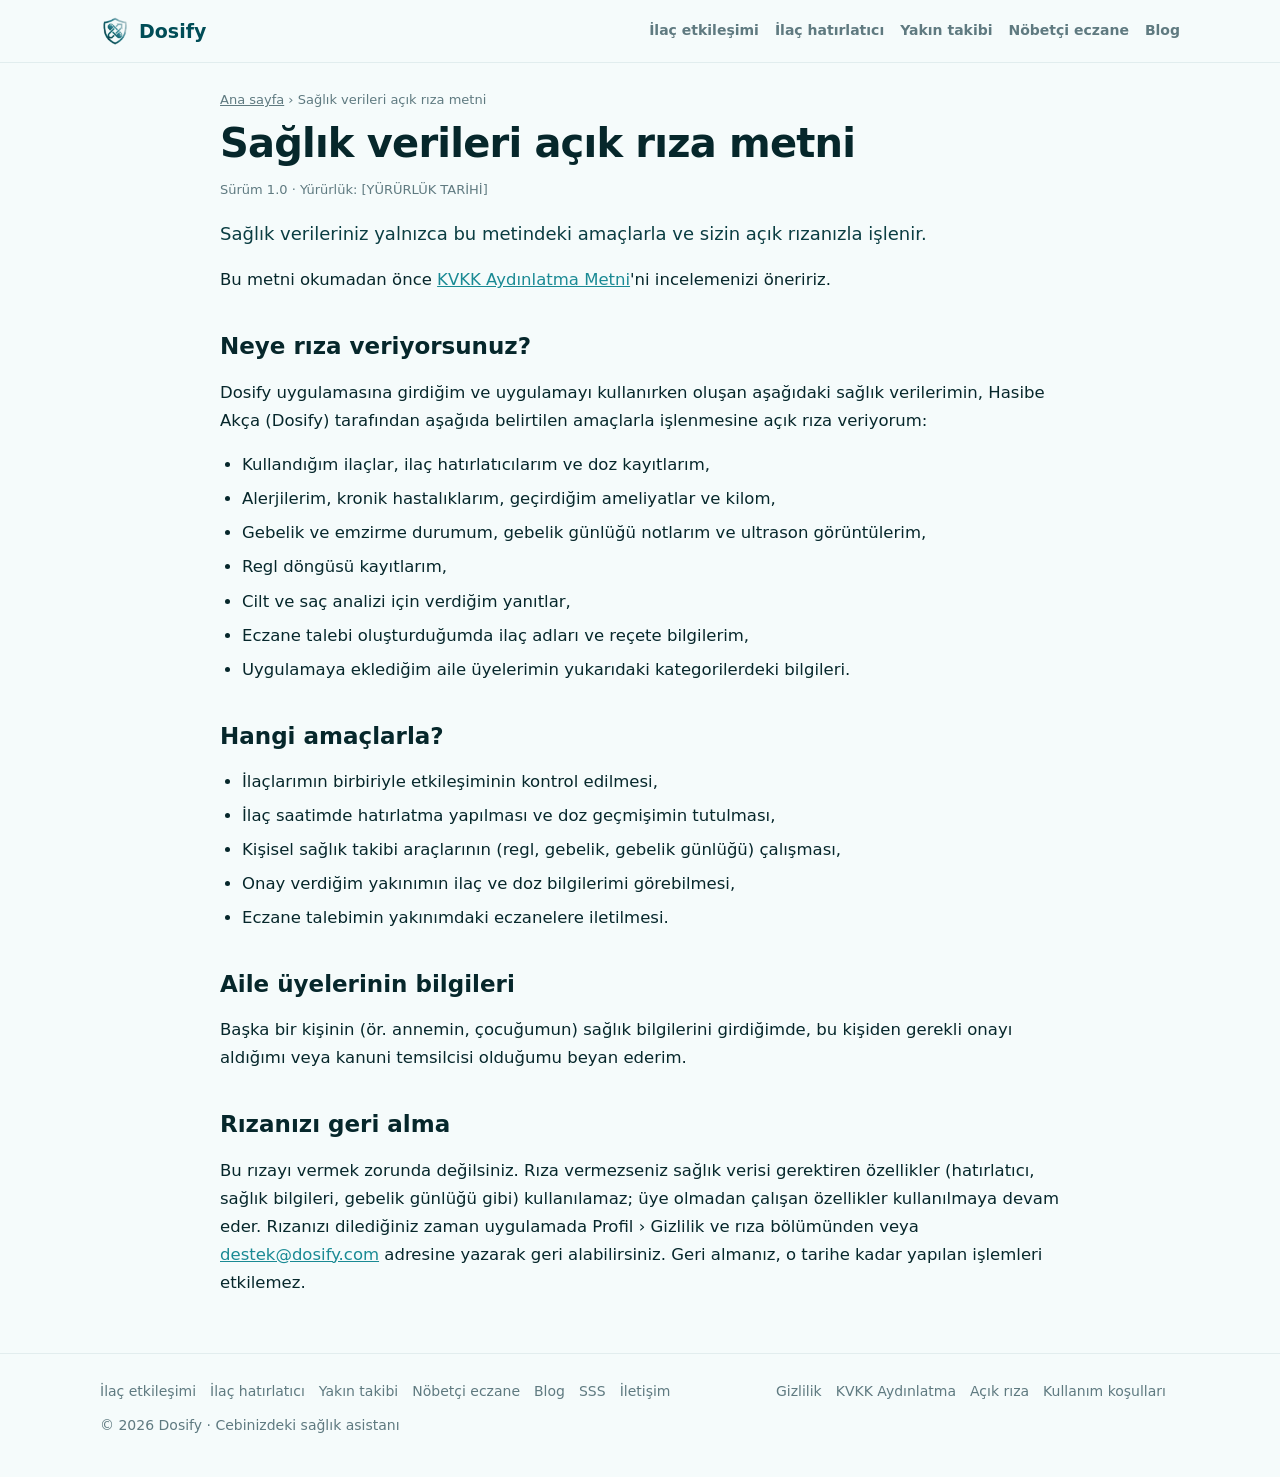
==== acik-riza/index.html @ e1e811f6 "yasal: gizlilik politikasi, KVKK aydinlatma, acik riza ve kullanim kosullari (TASLAK) - /gizlilik/, " ====
<!DOCTYPE html>
<html lang="tr">
<head>
<meta charset="utf-8" />
<title>Sağlık Verileri Açık Rıza Metni | Dosify</title>
<meta name="viewport" content="width=device-width, initial-scale=1" />
<meta name="description" content="Dosify&#x27;da sağlık verilerinizin işlenmesine ilişkin açık rıza metni ve rızanızı geri alma yolları." />
<meta name="robots" content="index, follow" />
<link rel="canonical" href="https://dosify-web.onrender.com/acik-riza/" />
<meta name="theme-color" content="#004D57" />
<link rel="icon" type="image/png" sizes="192x192" href="/favicon.png" />
<link rel="apple-touch-icon" href="/apple-touch-icon.png" />
<link rel="stylesheet" href="/assets/site.css" />
<meta property="og:type" content="website" />
<meta property="og:locale" content="tr_TR" />
<meta property="og:site_name" content="Dosify" />
<meta property="og:title" content="Sağlık Verileri Açık Rıza Metni | Dosify" />
<meta property="og:description" content="Dosify&#x27;da sağlık verilerinizin işlenmesine ilişkin açık rıza metni ve rızanızı geri alma yolları." />
<meta property="og:url" content="https://dosify-web.onrender.com/acik-riza/" />
<meta property="og:image" content="https://dosify-web.onrender.com/og-image.png" />
<meta name="twitter:card" content="summary_large_image" />
<script type="application/ld+json">{"@context": "https://schema.org", "@type": "BreadcrumbList", "itemListElement": [{"@type": "ListItem", "position": 1, "name": "Ana sayfa", "item": "https://dosify-web.onrender.com/"}, {"@type": "ListItem", "position": 2, "name": "Sağlık verileri açık rıza metni", "item": "https://dosify-web.onrender.com/acik-riza/"}]}</script>
</head>
<body>
<header class="top"><div class="wrap">
  <a class="brand" href="/"><img src="/favicon.png" alt="" width="30" height="30" />Dosify</a>
  <nav class="menu" aria-label="Ana menü"><a href="/ilac-etkilesimi/">İlaç etkileşimi</a><a href="/ilac-hatirlatici/">İlaç hatırlatıcı</a><a href="/yakin-takibi/">Yakın takibi</a><a href="/nobetci-eczane/">Nöbetçi eczane</a><a href="/blog/">Blog</a></nav>
</div></header>
<main class="wrap">
  <nav class="crumbs" aria-label="Konum"><a href="/">Ana sayfa</a> › Sağlık verileri açık rıza metni</nav>
  <article>
    <h1>Sağlık verileri açık rıza metni</h1>
    <div class="meta">Sürüm 1.0 · Yürürlük: [YÜRÜRLÜK TARİHİ]</div>
    <p class="lead">Sağlık verileriniz yalnızca bu metindeki amaçlarla ve sizin açık rızanızla işlenir.</p>
    <p>Bu metni okumadan önce <a href="/kvkk/">KVKK Aydınlatma Metni</a>'ni incelemenizi öneririz.</p><h2>Neye rıza veriyorsunuz?</h2><p>Dosify uygulamasına girdiğim ve uygulamayı kullanırken oluşan aşağıdaki sağlık verilerimin, Hasibe Akça (Dosify) tarafından aşağıda belirtilen amaçlarla işlenmesine açık rıza veriyorum:</p><ul><li>Kullandığım ilaçlar, ilaç hatırlatıcılarım ve doz kayıtlarım,</li><li>Alerjilerim, kronik hastalıklarım, geçirdiğim ameliyatlar ve kilom,</li><li>Gebelik ve emzirme durumum, gebelik günlüğü notlarım ve ultrason görüntülerim,</li><li>Regl döngüsü kayıtlarım,</li><li>Cilt ve saç analizi için verdiğim yanıtlar,</li><li>Eczane talebi oluşturduğumda ilaç adları ve reçete bilgilerim,</li><li>Uygulamaya eklediğim aile üyelerimin yukarıdaki kategorilerdeki bilgileri.</li></ul><h2>Hangi amaçlarla?</h2><ul><li>İlaçlarımın birbiriyle etkileşiminin kontrol edilmesi,</li><li>İlaç saatimde hatırlatma yapılması ve doz geçmişimin tutulması,</li><li>Kişisel sağlık takibi araçlarının (regl, gebelik, gebelik günlüğü) çalışması,</li><li>Onay verdiğim yakınımın ilaç ve doz bilgilerimi görebilmesi,</li><li>Eczane talebimin yakınımdaki eczanelere iletilmesi.</li></ul><h2>Aile üyelerinin bilgileri</h2><p>Başka bir kişinin (ör. annemin, çocuğumun) sağlık bilgilerini girdiğimde, bu kişiden gerekli onayı aldığımı veya kanuni temsilcisi olduğumu beyan ederim.</p><h2>Rızanızı geri alma</h2><p>Bu rızayı vermek zorunda değilsiniz. Rıza vermezseniz sağlık verisi gerektiren özellikler (hatırlatıcı, sağlık bilgileri, gebelik günlüğü gibi) kullanılamaz; üye olmadan çalışan özellikler kullanılmaya devam eder. Rızanızı dilediğiniz zaman uygulamada Profil › Gizlilik ve rıza bölümünden veya <a href="mailto:destek@dosify.com">destek@dosify.com</a> adresine yazarak geri alabilirsiniz. Geri almanız, o tarihe kadar yapılan işlemleri etkilemez.</p>
    
    
    
    
  </article>
</main>
<footer class="foot"><div class="wrap">
  <div><a href="/ilac-etkilesimi/">İlaç etkileşimi</a><a href="/ilac-hatirlatici/">İlaç hatırlatıcı</a><a href="/yakin-takibi/">Yakın takibi</a><a href="/nobetci-eczane/">Nöbetçi eczane</a><a href="/blog/">Blog</a><a href="/#sss">SSS</a><a href="/#basvuru">İletişim</a></div>
  <div><a href="/gizlilik/">Gizlilik</a><a href="/kvkk/">KVKK Aydınlatma</a><a href="/acik-riza/">Açık rıza</a><a href="/kullanim-kosullari/">Kullanım koşulları</a></div>
  <div>© 2026 Dosify · Cebinizdeki sağlık asistanı</div>
</div></footer>
</body>
</html>
---- assets/site.css ----
/* Dosify alt sayfaları (özellik sayfaları ve blog) için ortak stil. Ana sayfanın renkleriyle aynı. */
:root {
  --bg: #F5FBFB; --surface: #FFFFFF; --surface-2: #EEF6F6;
  --ink: #06272B; --ink-soft: #0A3D42; --muted: #5F7A80; --muted-2: #8FA8AD;
  --primary: #1A8A94; --primary-dark: #004D57; --accent: #4EB1BA;
  --card-line: rgba(0,77,87,0.08); --soft: rgba(78,177,186,0.12);
  --shadow-sm: 0 2px 14px rgba(0,77,87,0.06);
  --maxw: 880px;
  --ui: "Inter", system-ui, -apple-system, "Segoe UI", Roboto, sans-serif;
}
@media (prefers-color-scheme: dark) {
  :root {
    --bg: #061618; --surface: #0B2427; --surface-2: #0E2B2E;
    --ink: #EAF3F1; --ink-soft: #CFE4E1; --muted: #9DB5B3; --muted-2: #6E8988;
    --card-line: rgba(140,200,200,0.12); --soft: rgba(78,177,186,0.16);
    --shadow-sm: 0 2px 16px rgba(0,0,0,0.4);
  }
  /* Koyu zeminde koyu turkuaz metin okunmuyor; açık turkuaza çevir */
  .brand, .menu a:hover, .menu a[aria-current="page"], .steps li::before { color: #5EC4CC !important; }
  a { color: #5EC4CC; }
}
* { box-sizing: border-box; }
body { margin: 0; font-family: var(--ui); color: var(--ink); background: var(--bg); line-height: 1.7; -webkit-font-smoothing: antialiased; }
a { color: var(--primary); }
.wrap { max-width: var(--maxw); margin: 0 auto; padding: 0 20px; }

/* Üst menü */
.top { position: sticky; top: 0; z-index: 10; background: color-mix(in srgb, var(--bg) 88%, transparent); backdrop-filter: blur(10px); border-bottom: 1px solid var(--card-line); }
.top .wrap { display: flex; align-items: center; justify-content: space-between; gap: 16px; min-height: 62px; max-width: 1120px; }
.brand { display: inline-flex; align-items: center; gap: 9px; font-weight: 800; font-size: 19px; color: var(--primary-dark); text-decoration: none; }
.brand img { width: 30px; height: 30px; }
.menu { display: flex; flex-wrap: wrap; gap: 4px 16px; font-size: 14px; }
.menu a { color: var(--muted); text-decoration: none; font-weight: 600; }
.menu a:hover, .menu a[aria-current="page"] { color: var(--primary-dark); }

/* İçerik */
.crumbs { font-size: 13px; color: var(--muted); margin: 26px 0 8px; }
.crumbs a { color: var(--muted); }
h1 { font-size: clamp(28px, 5vw, 40px); line-height: 1.2; letter-spacing: -0.02em; margin: 6px 0 12px; color: var(--ink); }
h2 { font-size: 23px; line-height: 1.3; margin: 38px 0 10px; color: var(--ink); }
h3 { font-size: 18px; margin: 26px 0 6px; }
.lead { font-size: 18px; color: var(--ink-soft); margin: 0 0 8px; }
.meta { font-size: 13px; color: var(--muted); margin-bottom: 18px; }
article p, article li { font-size: 16.5px; }
article ul, article ol { padding-left: 22px; }
article li { margin: 6px 0; }
.steps { counter-reset: s; list-style: none; padding: 0; display: grid; gap: 12px; }
.steps li { counter-increment: s; background: var(--surface); border: 1px solid var(--card-line); border-radius: 16px; padding: 14px 16px 14px 58px; position: relative; box-shadow: var(--shadow-sm); }
.steps li::before { content: counter(s); position: absolute; left: 16px; top: 14px; width: 28px; height: 28px; border-radius: 9px; background: var(--soft); color: var(--primary-dark); font-weight: 800; display: grid; place-items: center; font-size: 14px; }
.note { background: var(--surface-2); border: 1px solid var(--card-line); border-radius: 14px; padding: 14px 16px; font-size: 14.5px; color: var(--muted); margin: 26px 0; }
.cta { background: linear-gradient(135deg, #1A8A94, #004D57); color: #fff; border-radius: 22px; padding: 26px; margin: 40px 0; }
.cta h2 { color: #fff; margin: 0 0 6px; font-size: 22px; }
.cta p { margin: 0 0 14px; opacity: .92; }
.cta a { display: inline-block; background: #fff; color: #004D57; font-weight: 700; padding: 11px 20px; border-radius: 999px; text-decoration: none; }
.related { display: grid; gap: 12px; grid-template-columns: repeat(auto-fit, minmax(220px, 1fr)); margin: 14px 0 0; }
.related a { display: block; background: var(--surface); border: 1px solid var(--card-line); border-radius: 16px; padding: 14px 16px; text-decoration: none; color: var(--ink); font-weight: 600; box-shadow: var(--shadow-sm); }
.related a span { display: block; font-weight: 400; font-size: 14px; color: var(--muted); margin-top: 4px; }
.faq details { background: var(--surface); border: 1px solid var(--card-line); border-radius: 14px; padding: 14px 18px; margin: 10px 0; }
.faq summary { cursor: pointer; font-weight: 600; }
.faq details p { margin: 10px 0 0; }
.posts { display: grid; gap: 14px; margin-top: 18px; }
.posts a { display: block; background: var(--surface); border: 1px solid var(--card-line); border-radius: 18px; padding: 18px 20px; text-decoration: none; color: var(--ink); box-shadow: var(--shadow-sm); }
.posts b { font-size: 18px; display: block; }
.posts span { color: var(--muted); font-size: 14.5px; }
.sources { font-size: 14px; color: var(--muted); }

/* Alt bilgi */
.foot { border-top: 1px solid var(--card-line); margin-top: 56px; padding: 26px 0 40px; font-size: 14px; color: var(--muted); }
.foot .wrap { max-width: 1120px; display: flex; flex-wrap: wrap; gap: 10px 22px; justify-content: space-between; }
.foot a { color: var(--muted); text-decoration: none; margin-right: 14px; }

/* Yasal sayfalardaki tablolar */
.tbl { overflow-x: auto; margin: 12px 0; }
.tbl table { width: 100%; border-collapse: collapse; font-size: 14.5px; }
.tbl th, .tbl td { text-align: left; vertical-align: top; padding: 10px 12px; border-bottom: 1px solid var(--card-line); }
.tbl th { color: var(--muted); font-weight: 700; background: var(--surface-2); }
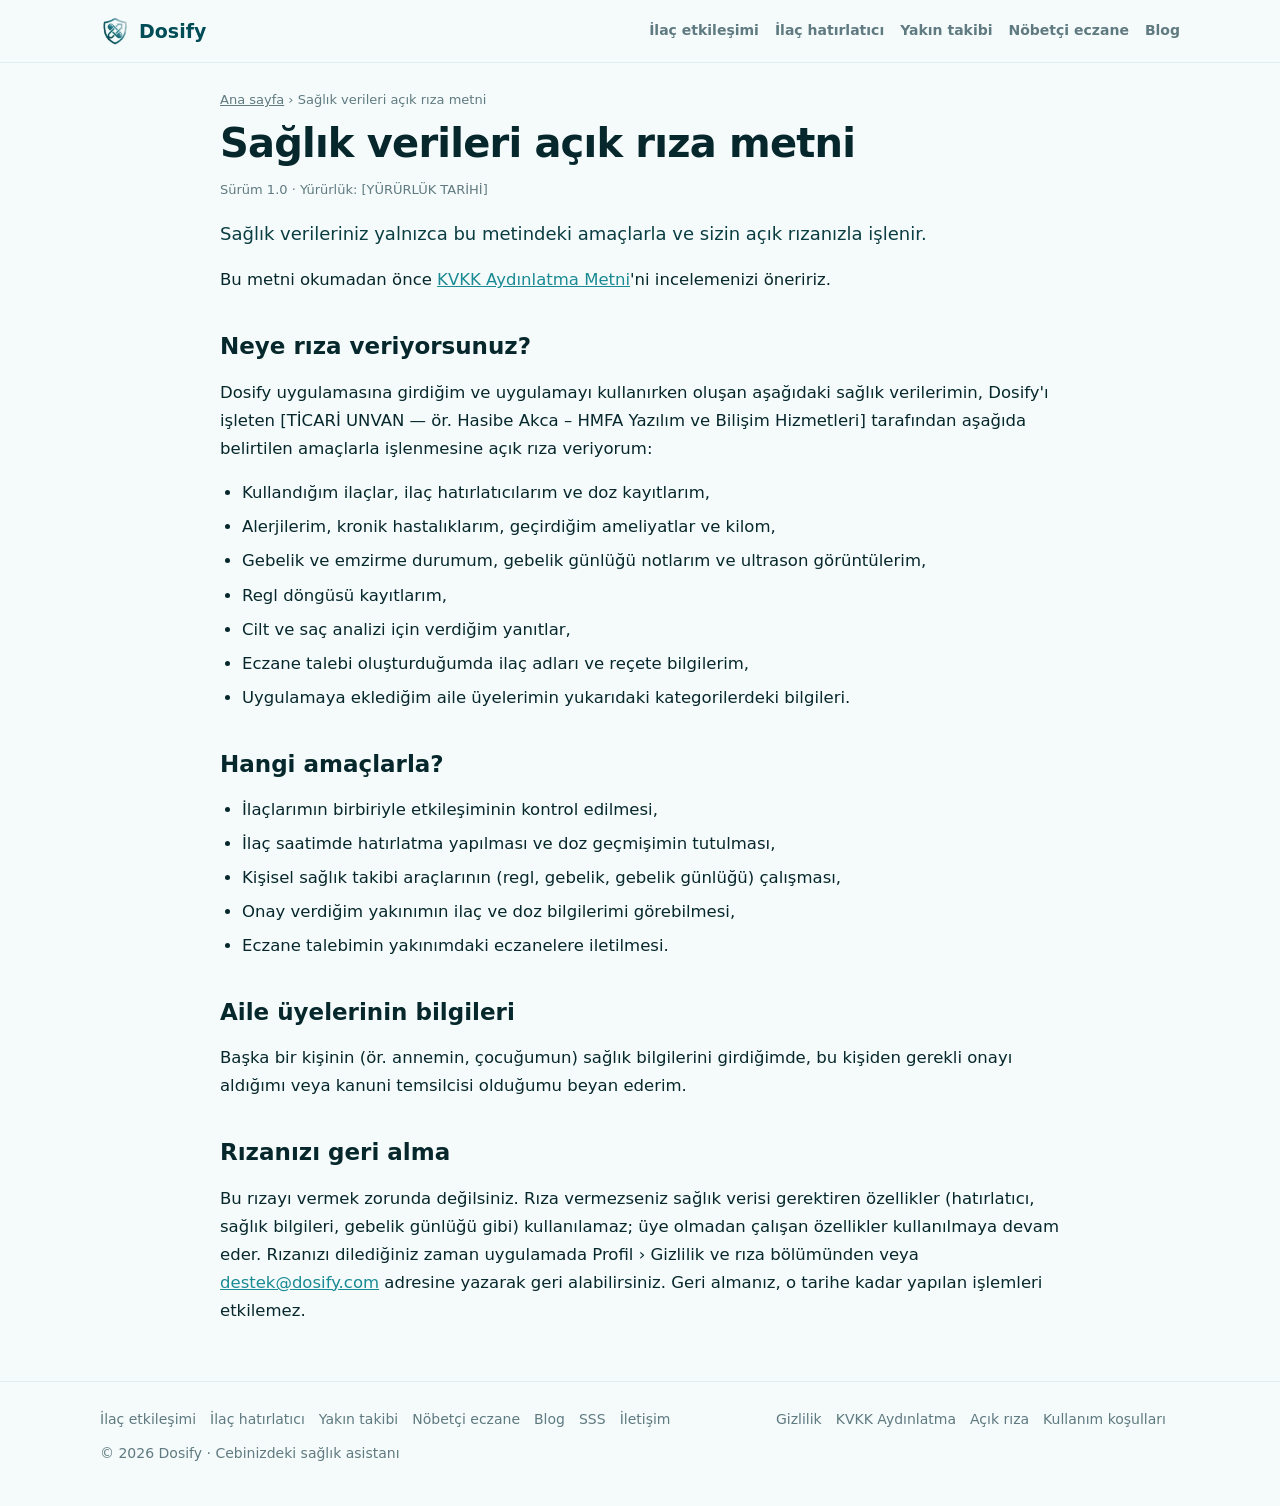
==== commit 54ec0907: "yasal: veri sorumlusu sahis isletmesi olarak (unvan, vergi no, adres alanlari); soyadi Akca Co-Autho" ====
--- a/acik-riza/index.html
+++ b/acik-riza/index.html
@@ -32,7 +32,7 @@
     <h1>Sağlık verileri açık rıza metni</h1>
     <div class="meta">Sürüm 1.0 · Yürürlük: [YÜRÜRLÜK TARİHİ]</div>
     <p class="lead">Sağlık verileriniz yalnızca bu metindeki amaçlarla ve sizin açık rızanızla işlenir.</p>
-    <p>Bu metni okumadan önce <a href="/kvkk/">KVKK Aydınlatma Metni</a>'ni incelemenizi öneririz.</p><h2>Neye rıza veriyorsunuz?</h2><p>Dosify uygulamasına girdiğim ve uygulamayı kullanırken oluşan aşağıdaki sağlık verilerimin, Hasibe Akça (Dosify) tarafından aşağıda belirtilen amaçlarla işlenmesine açık rıza veriyorum:</p><ul><li>Kullandığım ilaçlar, ilaç hatırlatıcılarım ve doz kayıtlarım,</li><li>Alerjilerim, kronik hastalıklarım, geçirdiğim ameliyatlar ve kilom,</li><li>Gebelik ve emzirme durumum, gebelik günlüğü notlarım ve ultrason görüntülerim,</li><li>Regl döngüsü kayıtlarım,</li><li>Cilt ve saç analizi için verdiğim yanıtlar,</li><li>Eczane talebi oluşturduğumda ilaç adları ve reçete bilgilerim,</li><li>Uygulamaya eklediğim aile üyelerimin yukarıdaki kategorilerdeki bilgileri.</li></ul><h2>Hangi amaçlarla?</h2><ul><li>İlaçlarımın birbiriyle etkileşiminin kontrol edilmesi,</li><li>İlaç saatimde hatırlatma yapılması ve doz geçmişimin tutulması,</li><li>Kişisel sağlık takibi araçlarının (regl, gebelik, gebelik günlüğü) çalışması,</li><li>Onay verdiğim yakınımın ilaç ve doz bilgilerimi görebilmesi,</li><li>Eczane talebimin yakınımdaki eczanelere iletilmesi.</li></ul><h2>Aile üyelerinin bilgileri</h2><p>Başka bir kişinin (ör. annemin, çocuğumun) sağlık bilgilerini girdiğimde, bu kişiden gerekli onayı aldığımı veya kanuni temsilcisi olduğumu beyan ederim.</p><h2>Rızanızı geri alma</h2><p>Bu rızayı vermek zorunda değilsiniz. Rıza vermezseniz sağlık verisi gerektiren özellikler (hatırlatıcı, sağlık bilgileri, gebelik günlüğü gibi) kullanılamaz; üye olmadan çalışan özellikler kullanılmaya devam eder. Rızanızı dilediğiniz zaman uygulamada Profil › Gizlilik ve rıza bölümünden veya <a href="mailto:destek@dosify.com">destek@dosify.com</a> adresine yazarak geri alabilirsiniz. Geri almanız, o tarihe kadar yapılan işlemleri etkilemez.</p>
+    <p>Bu metni okumadan önce <a href="/kvkk/">KVKK Aydınlatma Metni</a>'ni incelemenizi öneririz.</p><h2>Neye rıza veriyorsunuz?</h2><p>Dosify uygulamasına girdiğim ve uygulamayı kullanırken oluşan aşağıdaki sağlık verilerimin, Dosify'ı işleten [TİCARİ UNVAN — ör. Hasibe Akca – HMFA Yazılım ve Bilişim Hizmetleri] tarafından aşağıda belirtilen amaçlarla işlenmesine açık rıza veriyorum:</p><ul><li>Kullandığım ilaçlar, ilaç hatırlatıcılarım ve doz kayıtlarım,</li><li>Alerjilerim, kronik hastalıklarım, geçirdiğim ameliyatlar ve kilom,</li><li>Gebelik ve emzirme durumum, gebelik günlüğü notlarım ve ultrason görüntülerim,</li><li>Regl döngüsü kayıtlarım,</li><li>Cilt ve saç analizi için verdiğim yanıtlar,</li><li>Eczane talebi oluşturduğumda ilaç adları ve reçete bilgilerim,</li><li>Uygulamaya eklediğim aile üyelerimin yukarıdaki kategorilerdeki bilgileri.</li></ul><h2>Hangi amaçlarla?</h2><ul><li>İlaçlarımın birbiriyle etkileşiminin kontrol edilmesi,</li><li>İlaç saatimde hatırlatma yapılması ve doz geçmişimin tutulması,</li><li>Kişisel sağlık takibi araçlarının (regl, gebelik, gebelik günlüğü) çalışması,</li><li>Onay verdiğim yakınımın ilaç ve doz bilgilerimi görebilmesi,</li><li>Eczane talebimin yakınımdaki eczanelere iletilmesi.</li></ul><h2>Aile üyelerinin bilgileri</h2><p>Başka bir kişinin (ör. annemin, çocuğumun) sağlık bilgilerini girdiğimde, bu kişiden gerekli onayı aldığımı veya kanuni temsilcisi olduğumu beyan ederim.</p><h2>Rızanızı geri alma</h2><p>Bu rızayı vermek zorunda değilsiniz. Rıza vermezseniz sağlık verisi gerektiren özellikler (hatırlatıcı, sağlık bilgileri, gebelik günlüğü gibi) kullanılamaz; üye olmadan çalışan özellikler kullanılmaya devam eder. Rızanızı dilediğiniz zaman uygulamada Profil › Gizlilik ve rıza bölümünden veya <a href="mailto:destek@dosify.com">destek@dosify.com</a> adresine yazarak geri alabilirsiniz. Geri almanız, o tarihe kadar yapılan işlemleri etkilemez.</p>
     
     
     
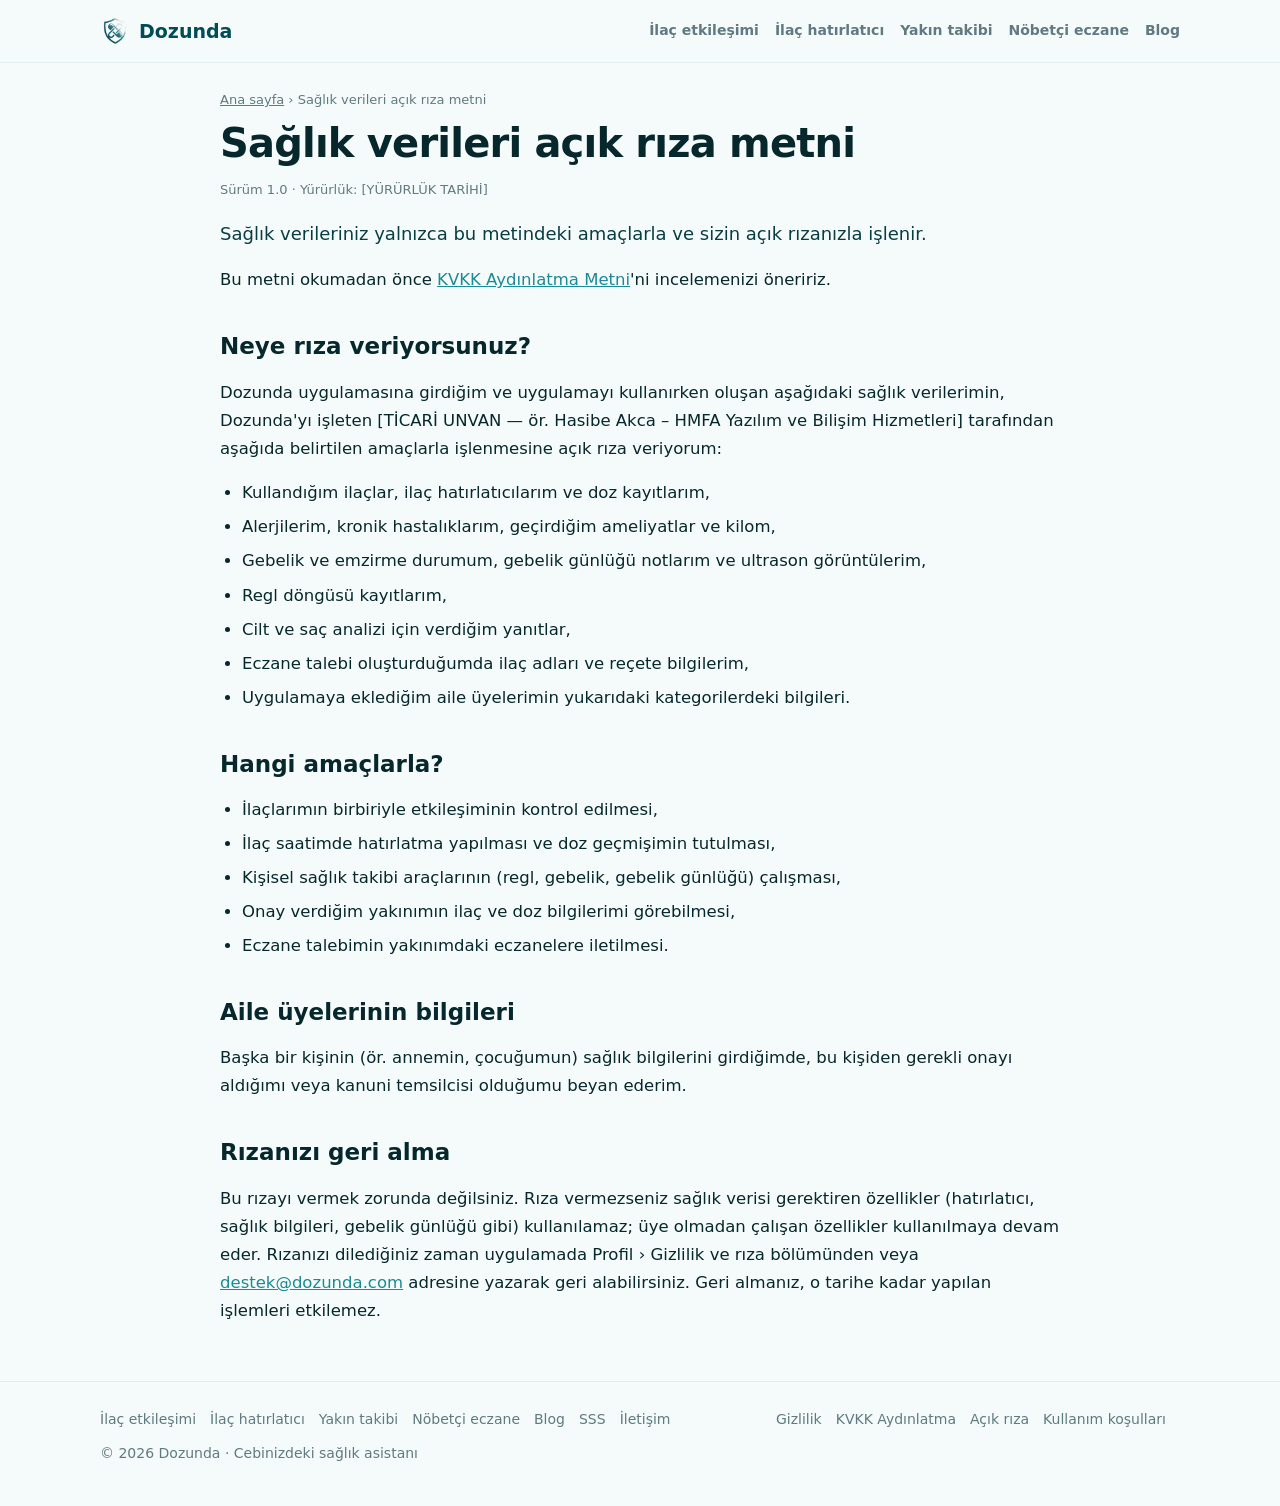
==== commit 090e741d: "Merge marka/dozunda: yasal sayfalar Dozunda markasiyla - gizlilik, kvkk, acik-riza, kullanim-kosulla" ====
--- a/acik-riza/index.html
+++ b/acik-riza/index.html
@@ -2,28 +2,28 @@
 <html lang="tr">
 <head>
 <meta charset="utf-8" />
-<title>Sağlık Verileri Açık Rıza Metni | Dosify</title>
+<title>Sağlık Verileri Açık Rıza Metni | Dozunda</title>
 <meta name="viewport" content="width=device-width, initial-scale=1" />
-<meta name="description" content="Dosify&#x27;da sağlık verilerinizin işlenmesine ilişkin açık rıza metni ve rızanızı geri alma yolları." />
+<meta name="description" content="Dozunda&#x27;da sağlık verilerinizin işlenmesine ilişkin açık rıza metni ve rızanızı geri alma yolları." />
 <meta name="robots" content="index, follow" />
-<link rel="canonical" href="https://dosify-web.onrender.com/acik-riza/" />
+<link rel="canonical" href="https://dozunda.com/acik-riza/" />
 <meta name="theme-color" content="#004D57" />
 <link rel="icon" type="image/png" sizes="192x192" href="/favicon.png" />
 <link rel="apple-touch-icon" href="/apple-touch-icon.png" />
 <link rel="stylesheet" href="/assets/site.css" />
 <meta property="og:type" content="website" />
 <meta property="og:locale" content="tr_TR" />
-<meta property="og:site_name" content="Dosify" />
-<meta property="og:title" content="Sağlık Verileri Açık Rıza Metni | Dosify" />
-<meta property="og:description" content="Dosify&#x27;da sağlık verilerinizin işlenmesine ilişkin açık rıza metni ve rızanızı geri alma yolları." />
-<meta property="og:url" content="https://dosify-web.onrender.com/acik-riza/" />
-<meta property="og:image" content="https://dosify-web.onrender.com/og-image.png" />
+<meta property="og:site_name" content="Dozunda" />
+<meta property="og:title" content="Sağlık Verileri Açık Rıza Metni | Dozunda" />
+<meta property="og:description" content="Dozunda&#x27;da sağlık verilerinizin işlenmesine ilişkin açık rıza metni ve rızanızı geri alma yolları." />
+<meta property="og:url" content="https://dozunda.com/acik-riza/" />
+<meta property="og:image" content="https://dozunda.com/og-image.png" />
 <meta name="twitter:card" content="summary_large_image" />
-<script type="application/ld+json">{"@context": "https://schema.org", "@type": "BreadcrumbList", "itemListElement": [{"@type": "ListItem", "position": 1, "name": "Ana sayfa", "item": "https://dosify-web.onrender.com/"}, {"@type": "ListItem", "position": 2, "name": "Sağlık verileri açık rıza metni", "item": "https://dosify-web.onrender.com/acik-riza/"}]}</script>
+<script type="application/ld+json">{"@context": "https://schema.org", "@type": "BreadcrumbList", "itemListElement": [{"@type": "ListItem", "position": 1, "name": "Ana sayfa", "item": "https://dozunda.com/"}, {"@type": "ListItem", "position": 2, "name": "Sağlık verileri açık rıza metni", "item": "https://dozunda.com/acik-riza/"}]}</script>
 </head>
 <body>
 <header class="top"><div class="wrap">
-  <a class="brand" href="/"><img src="/favicon.png" alt="" width="30" height="30" />Dosify</a>
+  <a class="brand" href="/"><img src="/favicon.png" alt="" width="30" height="30" />Dozunda</a>
   <nav class="menu" aria-label="Ana menü"><a href="/ilac-etkilesimi/">İlaç etkileşimi</a><a href="/ilac-hatirlatici/">İlaç hatırlatıcı</a><a href="/yakin-takibi/">Yakın takibi</a><a href="/nobetci-eczane/">Nöbetçi eczane</a><a href="/blog/">Blog</a></nav>
 </div></header>
 <main class="wrap">
@@ -32,7 +32,7 @@
     <h1>Sağlık verileri açık rıza metni</h1>
     <div class="meta">Sürüm 1.0 · Yürürlük: [YÜRÜRLÜK TARİHİ]</div>
     <p class="lead">Sağlık verileriniz yalnızca bu metindeki amaçlarla ve sizin açık rızanızla işlenir.</p>
-    <p>Bu metni okumadan önce <a href="/kvkk/">KVKK Aydınlatma Metni</a>'ni incelemenizi öneririz.</p><h2>Neye rıza veriyorsunuz?</h2><p>Dosify uygulamasına girdiğim ve uygulamayı kullanırken oluşan aşağıdaki sağlık verilerimin, Dosify'ı işleten [TİCARİ UNVAN — ör. Hasibe Akca – HMFA Yazılım ve Bilişim Hizmetleri] tarafından aşağıda belirtilen amaçlarla işlenmesine açık rıza veriyorum:</p><ul><li>Kullandığım ilaçlar, ilaç hatırlatıcılarım ve doz kayıtlarım,</li><li>Alerjilerim, kronik hastalıklarım, geçirdiğim ameliyatlar ve kilom,</li><li>Gebelik ve emzirme durumum, gebelik günlüğü notlarım ve ultrason görüntülerim,</li><li>Regl döngüsü kayıtlarım,</li><li>Cilt ve saç analizi için verdiğim yanıtlar,</li><li>Eczane talebi oluşturduğumda ilaç adları ve reçete bilgilerim,</li><li>Uygulamaya eklediğim aile üyelerimin yukarıdaki kategorilerdeki bilgileri.</li></ul><h2>Hangi amaçlarla?</h2><ul><li>İlaçlarımın birbiriyle etkileşiminin kontrol edilmesi,</li><li>İlaç saatimde hatırlatma yapılması ve doz geçmişimin tutulması,</li><li>Kişisel sağlık takibi araçlarının (regl, gebelik, gebelik günlüğü) çalışması,</li><li>Onay verdiğim yakınımın ilaç ve doz bilgilerimi görebilmesi,</li><li>Eczane talebimin yakınımdaki eczanelere iletilmesi.</li></ul><h2>Aile üyelerinin bilgileri</h2><p>Başka bir kişinin (ör. annemin, çocuğumun) sağlık bilgilerini girdiğimde, bu kişiden gerekli onayı aldığımı veya kanuni temsilcisi olduğumu beyan ederim.</p><h2>Rızanızı geri alma</h2><p>Bu rızayı vermek zorunda değilsiniz. Rıza vermezseniz sağlık verisi gerektiren özellikler (hatırlatıcı, sağlık bilgileri, gebelik günlüğü gibi) kullanılamaz; üye olmadan çalışan özellikler kullanılmaya devam eder. Rızanızı dilediğiniz zaman uygulamada Profil › Gizlilik ve rıza bölümünden veya <a href="mailto:destek@dosify.com">destek@dosify.com</a> adresine yazarak geri alabilirsiniz. Geri almanız, o tarihe kadar yapılan işlemleri etkilemez.</p>
+    <p>Bu metni okumadan önce <a href="/kvkk/">KVKK Aydınlatma Metni</a>'ni incelemenizi öneririz.</p><h2>Neye rıza veriyorsunuz?</h2><p>Dozunda uygulamasına girdiğim ve uygulamayı kullanırken oluşan aşağıdaki sağlık verilerimin, Dozunda'yı işleten [TİCARİ UNVAN — ör. Hasibe Akca – HMFA Yazılım ve Bilişim Hizmetleri] tarafından aşağıda belirtilen amaçlarla işlenmesine açık rıza veriyorum:</p><ul><li>Kullandığım ilaçlar, ilaç hatırlatıcılarım ve doz kayıtlarım,</li><li>Alerjilerim, kronik hastalıklarım, geçirdiğim ameliyatlar ve kilom,</li><li>Gebelik ve emzirme durumum, gebelik günlüğü notlarım ve ultrason görüntülerim,</li><li>Regl döngüsü kayıtlarım,</li><li>Cilt ve saç analizi için verdiğim yanıtlar,</li><li>Eczane talebi oluşturduğumda ilaç adları ve reçete bilgilerim,</li><li>Uygulamaya eklediğim aile üyelerimin yukarıdaki kategorilerdeki bilgileri.</li></ul><h2>Hangi amaçlarla?</h2><ul><li>İlaçlarımın birbiriyle etkileşiminin kontrol edilmesi,</li><li>İlaç saatimde hatırlatma yapılması ve doz geçmişimin tutulması,</li><li>Kişisel sağlık takibi araçlarının (regl, gebelik, gebelik günlüğü) çalışması,</li><li>Onay verdiğim yakınımın ilaç ve doz bilgilerimi görebilmesi,</li><li>Eczane talebimin yakınımdaki eczanelere iletilmesi.</li></ul><h2>Aile üyelerinin bilgileri</h2><p>Başka bir kişinin (ör. annemin, çocuğumun) sağlık bilgilerini girdiğimde, bu kişiden gerekli onayı aldığımı veya kanuni temsilcisi olduğumu beyan ederim.</p><h2>Rızanızı geri alma</h2><p>Bu rızayı vermek zorunda değilsiniz. Rıza vermezseniz sağlık verisi gerektiren özellikler (hatırlatıcı, sağlık bilgileri, gebelik günlüğü gibi) kullanılamaz; üye olmadan çalışan özellikler kullanılmaya devam eder. Rızanızı dilediğiniz zaman uygulamada Profil › Gizlilik ve rıza bölümünden veya <a href="mailto:destek@dozunda.com">destek@dozunda.com</a> adresine yazarak geri alabilirsiniz. Geri almanız, o tarihe kadar yapılan işlemleri etkilemez.</p>
     
     
     
@@ -42,7 +42,7 @@
 <footer class="foot"><div class="wrap">
   <div><a href="/ilac-etkilesimi/">İlaç etkileşimi</a><a href="/ilac-hatirlatici/">İlaç hatırlatıcı</a><a href="/yakin-takibi/">Yakın takibi</a><a href="/nobetci-eczane/">Nöbetçi eczane</a><a href="/blog/">Blog</a><a href="/#sss">SSS</a><a href="/#basvuru">İletişim</a></div>
   <div><a href="/gizlilik/">Gizlilik</a><a href="/kvkk/">KVKK Aydınlatma</a><a href="/acik-riza/">Açık rıza</a><a href="/kullanim-kosullari/">Kullanım koşulları</a></div>
-  <div>© 2026 Dosify · Cebinizdeki sağlık asistanı</div>
+  <div>© 2026 Dozunda · Cebinizdeki sağlık asistanı</div>
 </div></footer>
 </body>
 </html>
--- a/assets/site.css
+++ b/assets/site.css
@@ -1,4 +1,4 @@
-/* Dosify alt sayfaları (özellik sayfaları ve blog) için ortak stil. Ana sayfanın renkleriyle aynı. */
+/* Dozunda alt sayfaları (özellik sayfaları ve blog) için ortak stil. Ana sayfanın renkleriyle aynı. */
 :root {
   --bg: #F5FBFB; --surface: #FFFFFF; --surface-2: #EEF6F6;
   --ink: #06272B; --ink-soft: #0A3D42; --muted: #5F7A80; --muted-2: #8FA8AD;
